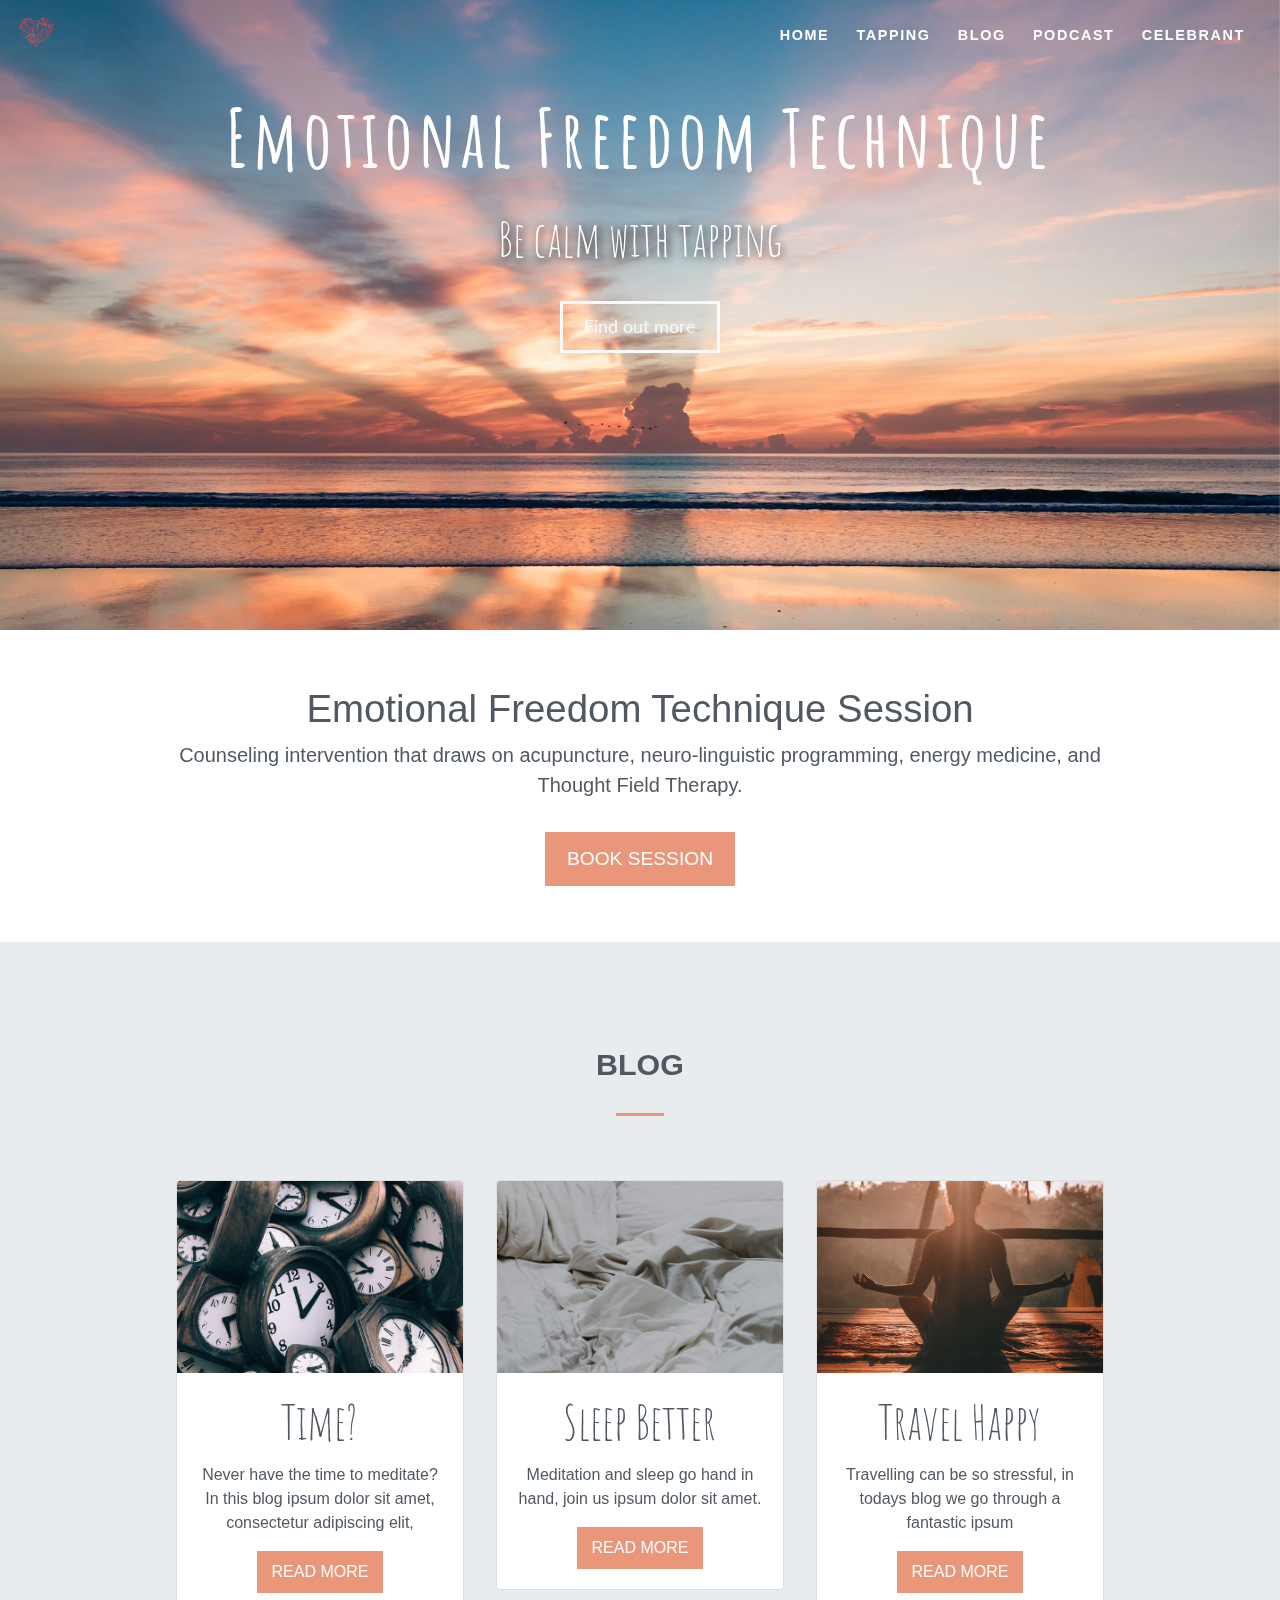
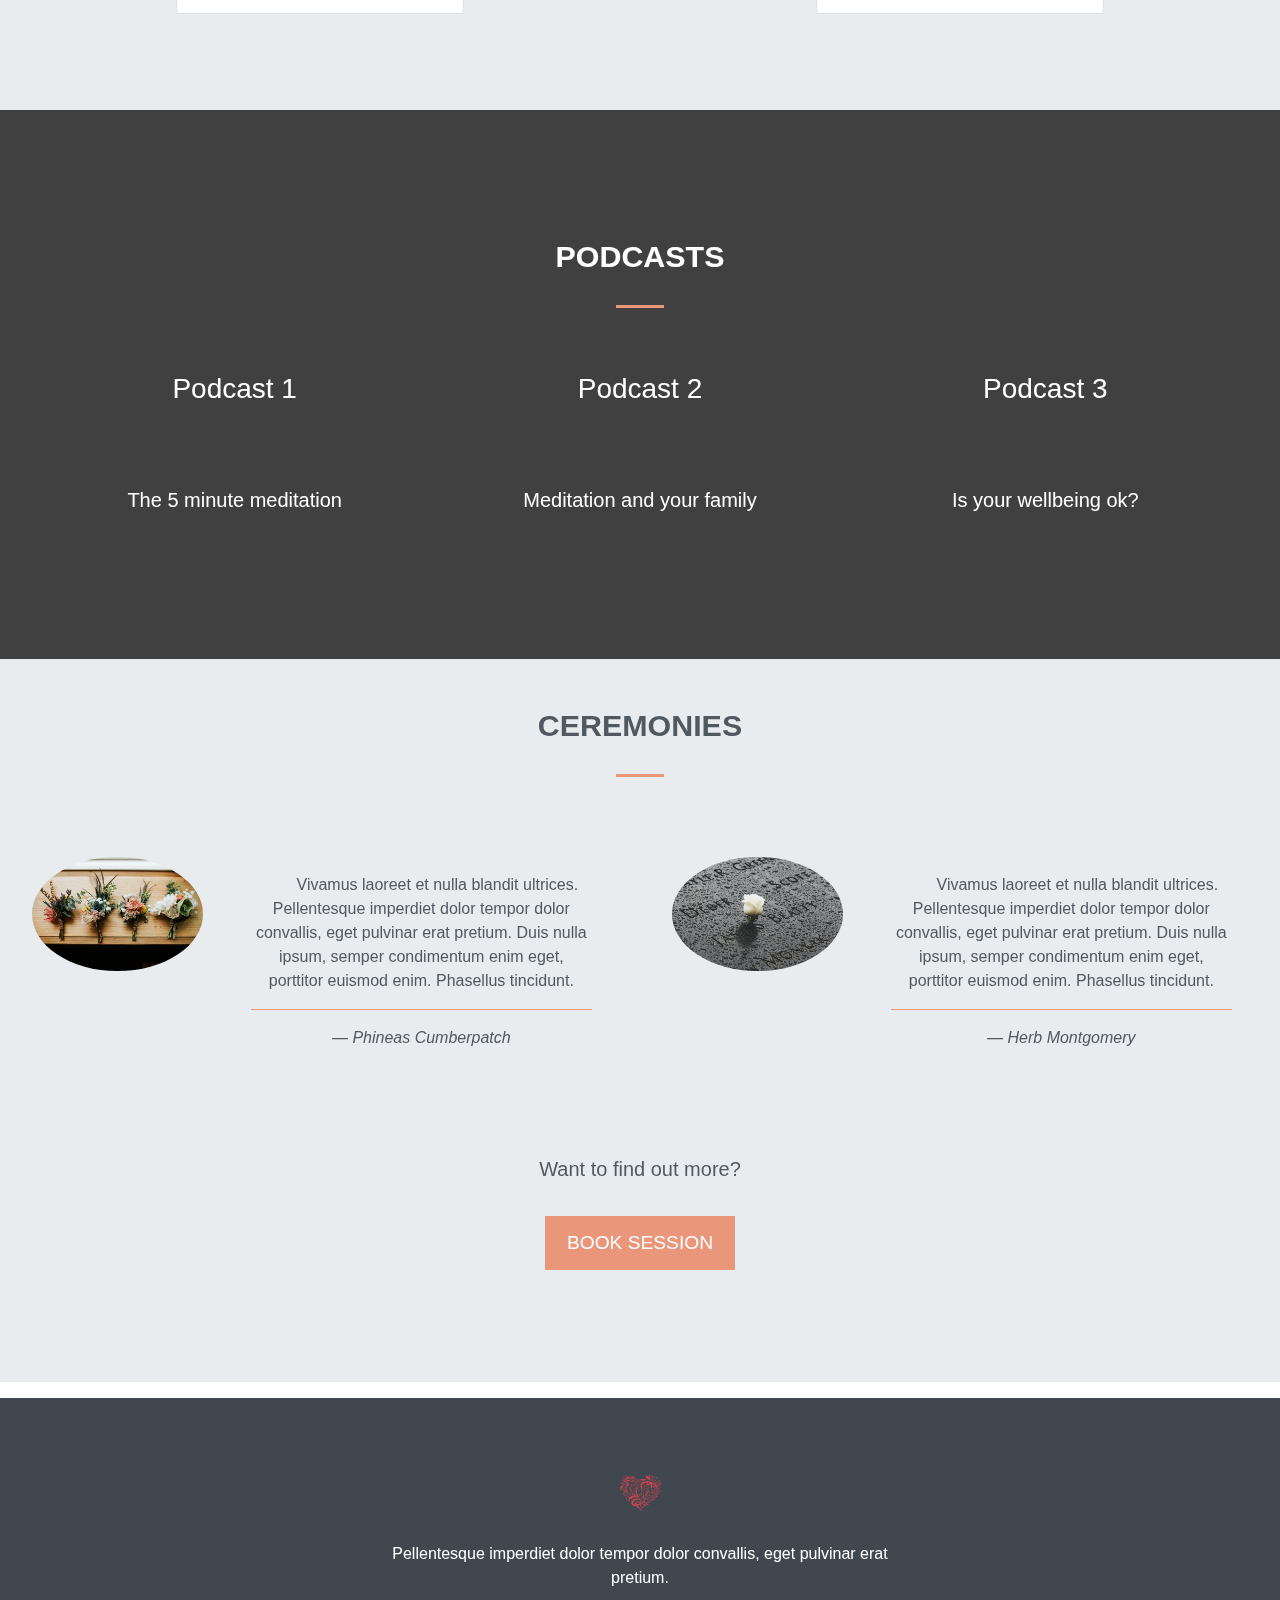
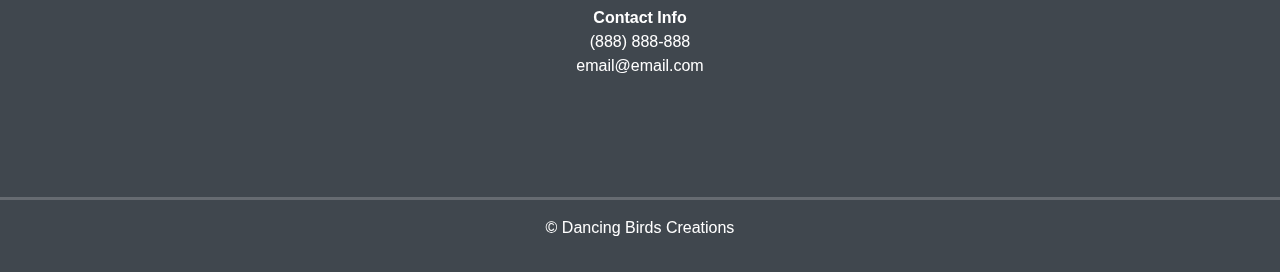
==== Be Calm pro/index.html @ 25761ca9 "Add files via upload" ====
<!DOCTYPE html>
<html lang="en">
  <head>
    <meta charset="utf-8" />
    <meta name="viewport" content="width=device-width, initial-scale=1" />
    <title>Be Calm</title>
    
    <link
      rel="stylesheet"
      href="https://stackpath.bootstrapcdn.com/bootstrap/4.4.1/css/bootstrap.min.css"
      integrity="sha384-Vkoo8x4CGsO3+Hhxv8T/Q5PaXtkKtu6ug5TOeNV6gBiFeWPGFN9MuhOf23Q9Ifjh"
      crossorigin="anonymous"
    />
    <link
      rel="stylesheet"
      href="https://cdnjs.cloudflare.com/ajax/libs/font-awesome/5.15.3/css/all.min.css"
      integrity="sha512-iBBXm8fW90+nuLcSKlbmrPcLa0OT92xO1BIsZ+ywDWZCvqsWgccV3gFoRBv0z+8dLJgyAHIhR35VZc2oM/gI1w=="
      crossorigin="anonymous"
      referrerpolicy="no-referrer"
    />
    <link rel="stylesheet" href="style.css" />
    <link rel="stylesheet" href="fixed.css" />
    
  </head>

  <body data-spy="scroll" data-target="#navbarResponsive">
    
    <div id="home">
      
      <nav class="navbar navbar-expand-md navbar-dark bg-dark fixed-top">
        <a class="navbar-brand" href="#"><img src="./images/logo.png" /> </a>
        <button
          class="navbar-toggler"
          type="button"
          data-toggle="collapse"
          data-target="#navbarResponsive"
        >
          <span class="navbar-toggler-icon"></span>
        </button>

        <div class="collapse navbar-collapse" id="navbarResponsive">
          <ul class="navbar-nav ml-auto">
            <li class="nav-item"><a class="nav-link" href="#home">Home</a></li>
            <li class="nav-item">
              <a class="nav-link" href="#tapping">Tapping</a>
            </li>
            <li class="nav-item"><a class="nav-link" href="#blog">Blog</a></li>
            <li class="nav-item">
              <a class="nav-link" href="#podcast">Podcast</a>
            </li>
            <li class="nav-item">
              <a class="nav-link" href="#celebrant">Celebrant</a>
            </li>
          </ul>
        </div>
      </nav>
    
      <div class="landing">
        <div class="home-wrap">
          <div class="home-inner"></div>
        </div>
      </div>

      <div class="caption text-center">
        <h1>Emotional Freedom Technique</h1>
        <h3>Be calm with tapping</h3>
        <a class="btn btn-outline-light btn-lg" href="#">Find out more</a> <!-- Complete buttons -->
      </div>
    </div>

    <div id="tapping" class="offset">
      <div class="col-12 narrow text-center">
        <h1>Emotional Freedom Technique Session</h1>
        <p class="lead">
          Counseling intervention that draws on acupuncture, neuro-linguistic
          programming, energy medicine, and Thought Field Therapy.
        </p>
        <a class="btn btn-secondary btn-md" href="#" target="_blank"
          >Book Session</a> <!-- Complete buttons -->
      </div>
    </div>

    <div id="blog" class="offset">
      <div class="jumbotron">
        <div class="narrow text-center">
          <div class="col-12">
            <h3 class="heading">Blog</h3>
            <div class="heading-underline"></div>
          </div>
          <div class="row text-center">
            <div class="col-md-4">
                <div class="card">
                    <img class="card-img-top" src="./images/time.jpg">
                    <div class="card-body">
                        <h3 class="card-title">Time?</h3>
                        <p class="card-text">Never have the time to meditate? In this blog ipsum dolor sit
                            amet, consectetur adipiscing elit, </p>
                            <a href="#" class="btn btn-primary">Read more</a> <!-- Complete buttons -->
                    </div>
                    <!--Photo by <a href="https://unsplash.com/@jontyson?utm_source=unsplash&utm_medium=referral&utm_content=creditCopyText">Jon Tyson</a> on <a href="https://unsplash.com/s/photos/time-lost?utm_source=unsplash&utm_medium=referral&utm_content=creditCopyText">Unsplash</a>
  
   -->
                </div>
            </div>

            <div class="col-md-4">
                <div class="card">
                    <img class="card-img-top" src="./images/sleep.jpg">
                    <div class="card-body">
                        <h3 class="card-title">Sleep Better</h3>
                        <p class="card-text">Meditation and sleep go hand in hand, join us ipsum dolor sit
                            amet.</p>
                            <a href="#" class="btn btn-primary">Read more</a> <!-- Complete buttons -->
                    </div>
                    <!--Photo by <a href="https://unsplash.com/@priscilladupreez?utm_source=unsplash&utm_medium=referral&utm_content=creditCopyText">Priscilla Du Preez</a> on <a href="https://unsplash.com/s/photos/good-sleep?utm_source=unsplash&utm_medium=referral&utm_content=creditCopyText">Unsplash</a>
  
   -->
                </div>
            </div>

            <div class="col-md-4">
                <div class="card">
                    <img class="card-img-top" src="./images/travel.jpg">
                    <div class="card-body">
                        <h3 class="card-title">Travel Happy</h3>
                        <p class="card-text">Travelling can be so stressful, in todays blog we go through a
                            fantastic ipsum</p>
                            <a href="#" class="btn btn-primary">Read more</a> <!-- Complete buttons -->
                    </div>
                    <!--Photo by <a href="https://unsplash.com/@jareddrice?utm_source=unsplash&utm_medium=referral&utm_content=creditCopyText">Jared Rice</a> on <a href="https://unsplash.com/s/photos/travel-happy?utm_source=unsplash&utm_medium=referral&utm_content=creditCopyText">Unsplash</a>
   -->
            </div>
          </div>
        </div>
      </div>
    </div>

    <div id="podcast" class="offset">
      <div class="fixed-background">
        <div class="row dark text-center">
          <div class="col-12">
            <h3 class="heading">Podcasts</h3>
            <div class="heading-underline"></div>
          </div>

          <div class="col-md-4">
            <h3>Podcast 1</h3>
            <div class="feature"><a class="btn" href="#"><i class="fas fa-podcast fa-3x" ></i></a></div>
            <p class="lead">The 5 minute meditation</p>
          </div>

          <div class="col-md-4">
            <h3>Podcast 2</h3>
            <div class="feature"><a class="btn" href="#"><i class="fas fa-podcast fa-3x" ></i></a></div>
            <p class="lead">Meditation and your family</p>
          </div>

          <div class="col-md-4">
            <h3>Podcast 3</h3>
            <div class="feature"><a class="btn" href="#"><i class="fas fa-podcast fa-3x" ></i></a></div>
            <p class="lead">Is your wellbeing ok?</p>
          </div>
        </div>
        <div class="fixed-wrap">
          <div class="fixed"></div>
        </div>
      </div>
    </div>

    <div id="celebrant" class="offset">
      <div class="jumbotron text-center">
        <div class="col-12"><h3 class="heading">Ceremonies</h3>
        <div class="heading-underline"></div>
      </div>

      <div class="row">
          <div class="col-md-6 ceremonies">
              <div class="row">
                  <div class="col-md-4">
                    <img src="./images/ceremony.jpg">
                  </div>
                  <div class="col-md-8">
                    <blockquote>
                        <i class="fas fa-quote-left" style="margin: 1rem; color:darksalmon"></i>
                        Vivamus laoreet et nulla blandit ultrices. Pellentesque imperdiet dolor tempor dolor convallis, eget pulvinar erat pretium. Duis nulla ipsum, semper condimentum enim eget, porttitor euismod enim. Phasellus tincidunt.
                        <hr class="ceremony-hr">
                        <cite>&#8212; Phineas Cumberpatch</cite>
                    </blockquote>
                  </div>
              </div>
          </div>

          <div class="col-md-6 ceremonies">
            <div class="row">
                <div class="col-md-4">
                  <img src="./images/funeral.jpg">
                </div>
                <div class="col-md-8">
                  <blockquote>
                      <i class="fas fa-quote-left" style="margin: 1rem; color:darksalmon"></i>
                      Vivamus laoreet et nulla blandit ultrices. Pellentesque imperdiet dolor tempor dolor convallis, eget pulvinar erat pretium. Duis nulla ipsum, semper condimentum enim eget, porttitor euismod enim. Phasellus tincidunt.
                      <hr class="ceremony-hr">
                      <cite>&#8212; Herb Montgomery</cite>
                  </blockquote>
                </div>
            </div>
        </div>
      </div>
      <div class="col-12 narrow text-center">
        <p class="lead">Want to find out more?</p>
        <a class="btn btn-secondary btn-md" href="#" target="_blank"
          >Book Session</a> <!-- Complete buttons -->
    </div>
    </div>
    
    <div class="contact" class="offset">
        <footer>
            <div class="row justify-content-center">
                <div class="col-md-5 text-center">
                    <img src="./images/logo.png">
                    <p>Pellentesque imperdiet dolor tempor dolor convallis, eget pulvinar erat pretium.</p>
                    <strong>Contact Info</strong>
                    <p>(888) 888-888<br>email@email.com</p>
                    <a href="https://www.facebook.com" target="_blank"><i class="fab fa-facebook-square" ></i></a>
                    <a href="https://twitter.com" target="_blank"><i class="fab fa-twitter-square"></i></a>
                    <a href="https://instagram.com" target="_blank"><i class="fab fa-instagram"></i></a>
                </div>
                <hr class="socket">
                &copy; Dancing Birds Creations
            </div>
            <!-- <a href='https://pngtree.com/so/love-pattern'>love pattern png from pngtree.com</a>-->
        </footer>
    </div>

    <script
      src="https://code.jquery.com/jquery-3.4.1.slim.min.js"
      integrity="sha384-J6qa4849blE2+poT4WnyKhv5vZF5SrPo0iEjwBvKU7imGFAV0wwj1yYfoRSJoZ+n"
      crossorigin="anonymous"
    ></script>
    <script
      src="https://cdn.jsdelivr.net/npm/popper.js@1.16.0/dist/umd/popper.min.js"
      integrity="sha384-Q6E9RHvbIyZFJoft+2mJbHaEWldlvI9IOYy5n3zV9zzTtmI3UksdQRVvoxMfooAo"
      crossorigin="anonymous"
    ></script>
    <script
      src="https://stackpath.bootstrapcdn.com/bootstrap/4.4.1/js/bootstrap.min.js"
      integrity="sha384-wfSDF2E50Y2D1uUdj0O3uMBJnjuUD4Ih7YwaYd1iqfktj0Uod8GCExl3Og8ifwB6"
      crossorigin="anonymous"
    ></script>
  </body>
</html>
---- Be Calm pro/style.css ----
@import url("https://fonts.googleapis.com/css2?family=Lato:wght@400;700&display=swap");

@import url("https://fonts.googleapis.com/css2?family=WindSong&display=swap");

@import url("https://fonts.googleapis.com/css2?family=Amatic+SC:wght@700&display=swap");

body {
  overflow-x: hidden;
  color: #505962;
}

.offset:before {
  display: block;
  content: "";
  height: 4rem;
  margin-top: -4rem;
}

.navbar {
  text-transform: uppercase;
  font-weight: 700;
  font-size: 0.9rem;
  letter-spacing: 0.1rem;
  background: rgba(0, 0, 0, 0) !important;
}

.navbar-brand img {
  height: 2.5rem;
}

.navbar-nav li {
  padding-right: 0.7rem;
}

.navbar-dark .navbar-nav .nav-link {
  color: white;
  padding-top: 0.8rem;
}

.navbar-dark .navbar-nav .nav-link.active,
.navbar-dark .navbar-nav .nav-link:hover {
  color: indianred !important;
}

.home-inner {
  background-image: url("./images/main-img.jpg");
}
/*=== Photo by <a href="https://unsplash.com/@ravipinisetti?utm_source=unsplash&utm_medium=referral&utm_content=creditCopyText">Ravi Pinisetti</a> on <a href="https://unsplash.com/s/photos/calm?utm_source=unsplash&utm_medium=referral&utm_content=creditCopyText">Unsplash</a>
  ===*/

.caption {
  width: 100%;
  max-width: 100%;
  position: absolute;
  top: 10%;
  z-index: 1;
  color: white;
}

.caption h1 {
  font-family: "Amatic SC", cursive !important;
  font-size: 5rem;
  font-weight: 700;
  letter-spacing: 0.3rem;
  text-shadow: 0.2rem, 2rem, 0.8rem black !important;
  padding-bottom: 1rem;
}

.caption h3 {
  font-family: "Amatic SC", cursive !important;
  font-size: 3rem;
  text-shadow: 0.1rem 0.1rem 0.5rem black;
  padding-bottom: 1.6rem;
}

.btn-lg {
  border-width: medium !important;
  border-radius: 0 !important;
  padding: 0.6rem 1.3rem !important;
  font-size: 1.1rem !important;
  font-family: "Lato", sans-serif;
  text-shadow: 0px 0px 6px rgba(255, 255, 255, 0.7);
}
.btn-lg:hover {
  border-color: teal;
  color: teal;
  background-color: transparent;
}

.narrow {
  width: 75% !important;
  margin: 1.5rem auto !important;
  padding-top: 2rem !important;
}

.narrow h1 {
  font-size: 2.4rem !important;
}

.btn-secondary {
  border-width: medium;
  border-radius: 0;
  text-transform: uppercase;
  font-size: 1.2rem !important;
  padding: 0.6rem 1.2rem !important;
  margin: 1rem;
  color: white;
  background-color: darksalmon !important;
  border-color: darksalmon !important;
}

.btn-secondary:hover {
  background-color: indianred !important;
  border-color: indianred !important;
}

.jumbotron {
  margin-bottom: 0 !important;
  padding: 2rem 0 3.5rem !important;
  border-radius: 0 !important;
}

h3.heading {
  font-size: 1.9rem !important;
  font-weight: 700 !important;
  text-transform: uppercase !important;
  margin-bottom: 1.9rem !important;
}
.heading-underline {
  width: 3rem;
  height: 0.2rem;
  background-color: darksalmon;
  margin: 0 auto 2rem;
}
.card-img-top {
  width: 100%;
  height: 15vw;
  object-fit: cover;
}
.card-title {
  font-family: "Amatic SC", cursive !important;
  font-size: 3rem;
}
.btn-primary {
  border-width: medium;
  border-radius: 0;
  text-transform: uppercase;
  color: white;
  background-color: darksalmon !important;
  border-color: darksalmon !important;
}
.btn-primary:hover {
  background-color: indianred !important;
  border-color: indianred !important;
}

.fixed {
  background-image: url("images/podcast.jpg");
  z-index: -1;
}
/*Photo by <a href="https://unsplash.com/@farber?utm_source=unsplash&utm_medium=referral&utm_content=creditCopyText">Jonathan Farber</a> on <a href="https://unsplash.com/s/photos/podcasting?utm_source=unsplash&utm_medium=referral&utm_content=creditCopyText">Unsplash</a>
   */
.dark {
  background-color: rgba(0, 0, 0, 0.75);
  color: white;
  padding: 7rem 2rem;
}
.fixed-background h3 {
  margin-bottom: 2rem;
}

.fixed-background p {
  margin-top: 1.5rem;
}
.fas {
  color: darksalmon;
}
.fas:hover {
  color: indianred !important;
}

.ceremonies img {
  width: 100%;
  border-radius: 50%;
}

blockquote {
  margin: 1rem !important;
}
.ceremony-hr {
  border-top: 0.05rem solid darksalmon;
}

footer {
  background-color: #40474e;
  color: white;
  padding: 2rem 0 2rem;
  margin-top: 1rem;
}
footer img {
  height: 3rem;
  margin: 1.5rem 0;
}
footer a {
  color: white;
}
.fab {
  font-size: 1.6rem;
  margin: 1.2rem 0.5rem 0 0;
}
.fab:hover {
  color: indianred !important;
}

hr.socket {
  width: 100%;
  border-top: 0.2rem solid #666b71;
  margin-top: 3rem;
}

/* Add break points for responsiveness */

@media (max-width: 767px) {
  .caption h1 {
    font-size: 2.3rem !important;
    letter-spacing: 0.15rem !important;
    padding-bottom: 0.5rem !important;
  }

  .caption h3 {
    font-size: 1.2rem !important;
    padding-bottom: 1.2rem !important;
  }

  .btn-lg {
    padding: 0.5rem 1rem !important;
    font-size: 1rem !important;
  }
  .narrow h1 {
    font-size: 1.5rem !important;
  }
  .ceremonies img {
    max-width: 50%;
    display: block;
    margin: 0 auto;
  }
}
/*============ BOOTSTRAP BREAK POINTS:
  
  Extra small (xs) devices (portrait phones, less than 576px)
  No media query since this is the default in Bootstrap
  
  Small (sm) devices (landscape phones, 576px and up)
  @media (min-width: 576px) { ... }
  
  Medium (md) devices (tablets, 768px and up)
  @media (min-width: 768px) { ... }
  
  Large (lg) devices (desktops, 992px and up)
  @media (min-width: 992px) { ... }
  
  Extra (xl) large devices (large desktops, 1200px and up)
  @media (min-width: 1200px) { ... }
  
  =============*/
---- Be Calm pro/fixed.css ----
/*--- Extra Bootstrap Column Padding --*/
[class*="col-"] {
  padding: 1rem;
}

/*--- Bootstrap Mobile Gutter Fix --*/
.row,
.container-fluid {
  margin-left: 0px !important;
  margin-right: 0px !important;
}

/*--- Fix for Fixed Navbar jumping on scroll --*/
.fixed-top {
  backface-visibility: hidden;
}

/*--- Fixed Landing Page Section --*/
.landing {
  position: relative;
  width: 100%;
  height: 70vh;
  display: table;
  z-index: -1;
}
.home-wrap {
  clip: rect(0, auto, auto, 0);
  position: absolute;
  top: 0;
  left: 0;
  width: 100%;
  height: 100%;
}
.home-inner {
  position: fixed;
  display: table;
  top: 0;
  left: 0;
  width: 100%;
  height: 100%;
  background-size: cover;
  background-position: center center;
  -webkit-transform: translateZ(0);
  transform: translateZ(0);
  will-change: transform;
}

/*--- iOS Fixed Background Image --*/
.fixed-background {
  position: relative;
  width: 100%;
  overflow: hidden;
}
.fixed-wrap {
  clip: rect(0, auto, auto, 0);
  position: absolute;
  top: 0;
  left: 0;
  width: 100%;
  height: 100%;
  z-index: -999 !important;
}
.fixed {
  position: fixed;
  display: block;
  top: 0;
  left: 0;
  width: 100%;
  height: 100%;
  background-size: cover;
  background-position: center center;
  -webkit-transform: translateZ(0);
  transform: translateZ(0);
  will-change: transform;
}
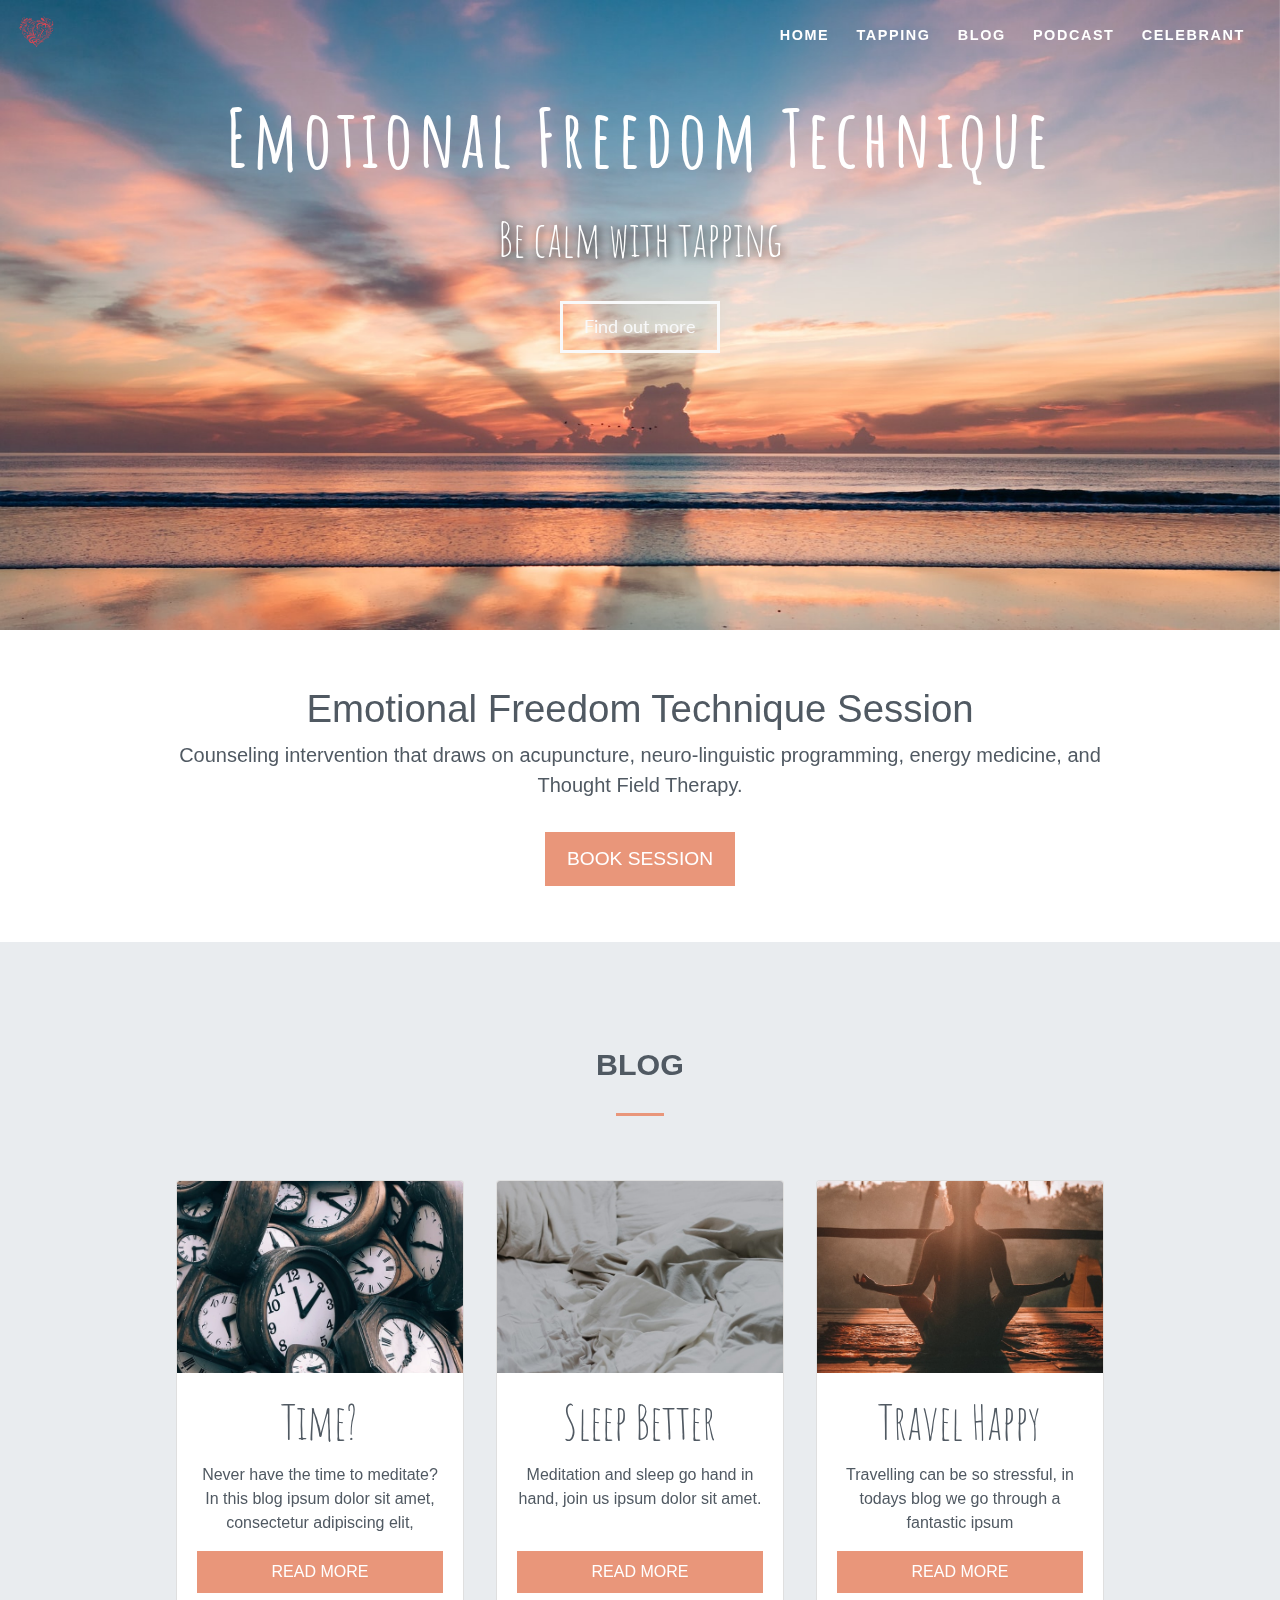
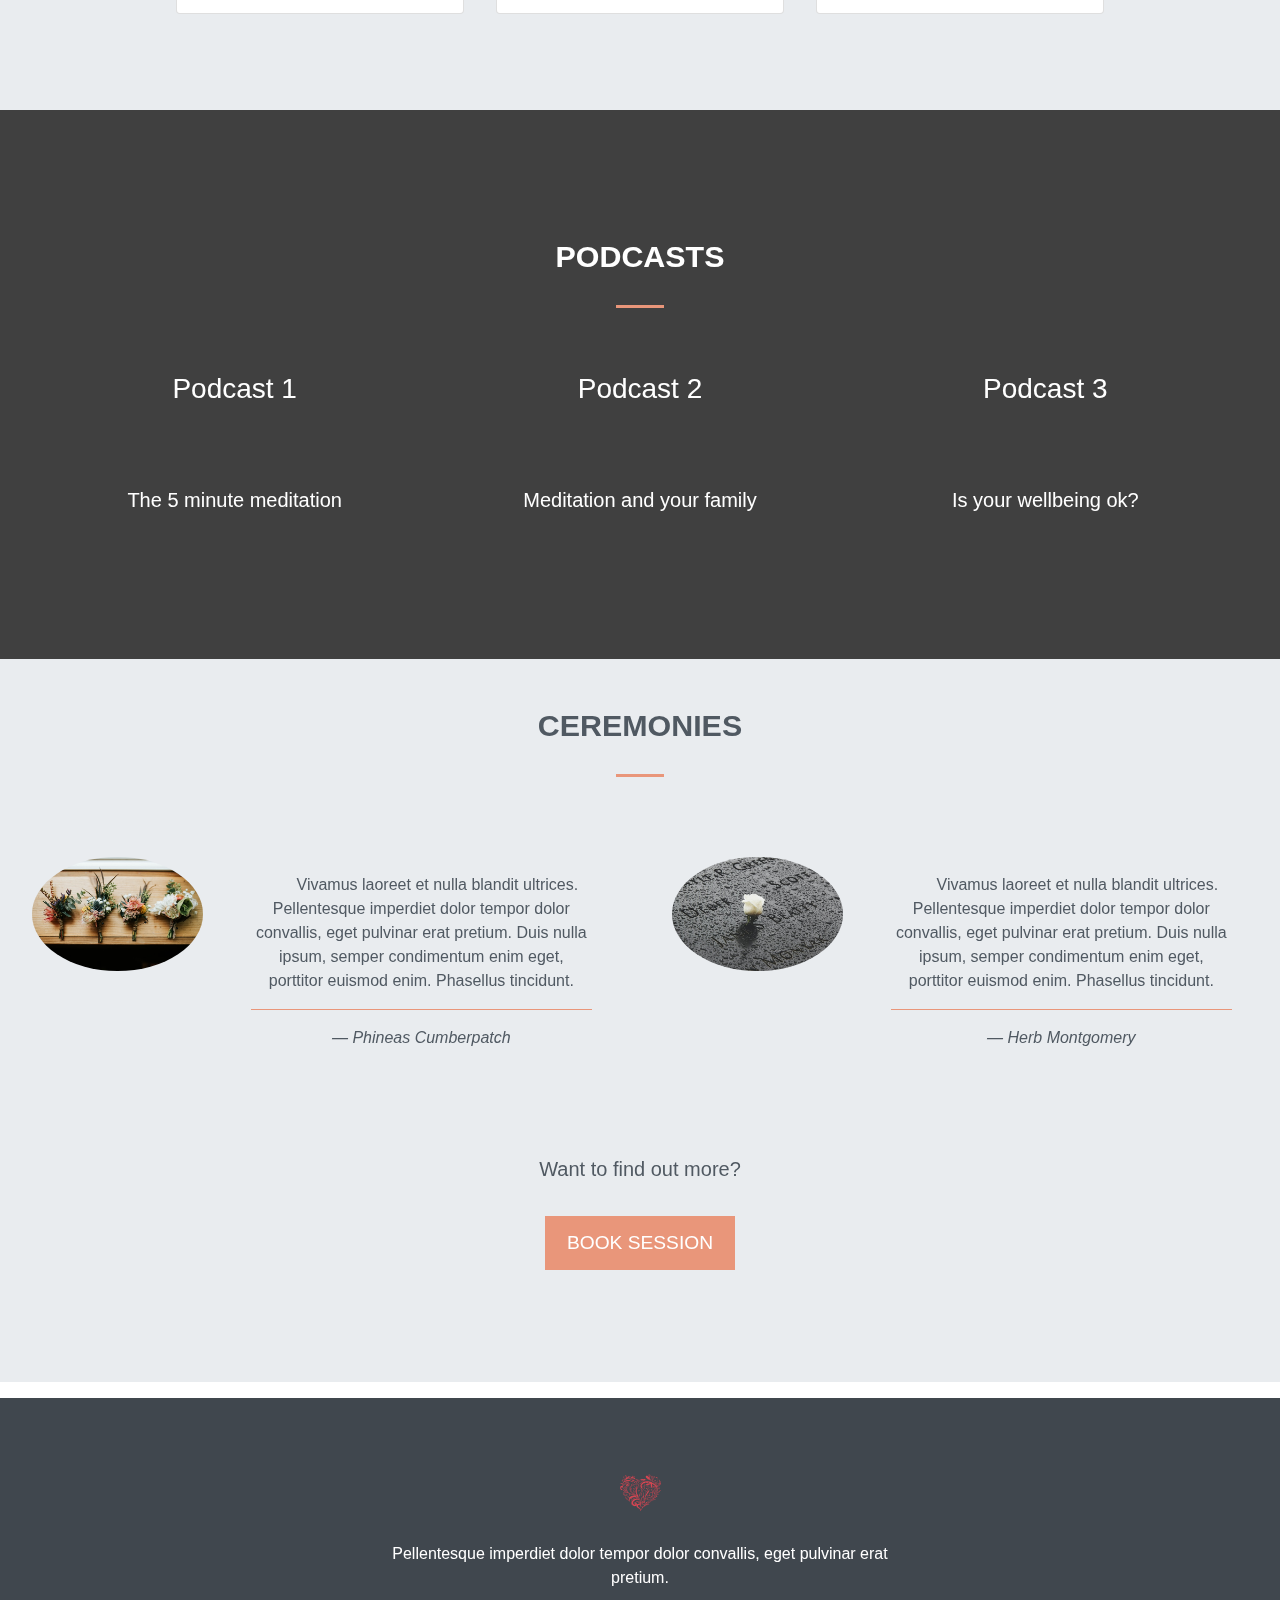
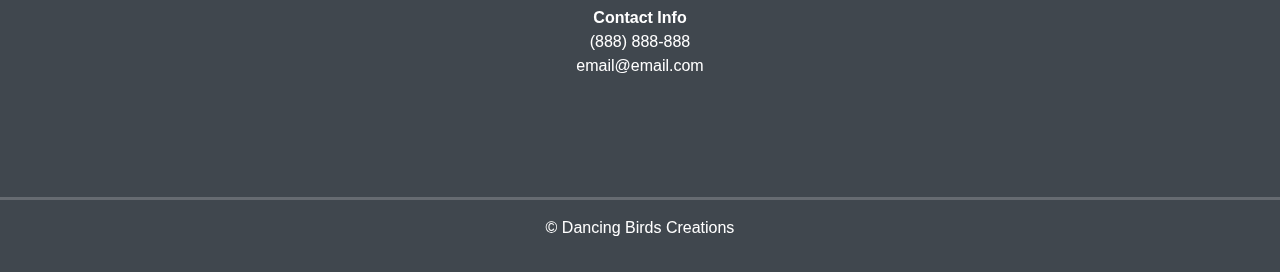
==== commit e196fdfc: "fix the buttons and cards" ====
--- a/Be Calm pro/index.html
+++ b/Be Calm pro/index.html
@@ -18,8 +18,8 @@
       crossorigin="anonymous"
       referrerpolicy="no-referrer"
     />
+    <link rel="stylesheet" href="fixed.css" />
     <link rel="stylesheet" href="style.css" />
-    <link rel="stylesheet" href="fixed.css" />
     
   </head>
 
@@ -64,7 +64,7 @@
       <div class="caption text-center">
         <h1>Emotional Freedom Technique</h1>
         <h3>Be calm with tapping</h3>
-        <a class="btn btn-outline-light btn-lg" href="#">Find out more</a> <!-- Complete buttons -->
+        <a class="btn btn-outline-light btn-lg" href="#tapping">Find out more</a>
       </div>
     </div>
 
@@ -75,7 +75,7 @@
           Counseling intervention that draws on acupuncture, neuro-linguistic
           programming, energy medicine, and Thought Field Therapy.
         </p>
-        <a class="btn btn-secondary btn-md" href="#" target="_blank"
+        <a id="email" class="btn btn-secondary btn-md" href="#" target="_blank"
           >Book Session</a> <!-- Complete buttons -->
       </div>
     </div>
@@ -89,13 +89,13 @@
           </div>
           <div class="row text-center">
             <div class="col-md-4">
-                <div class="card">
+                <div class="card h-100">
                     <img class="card-img-top" src="./images/time.jpg">
-                    <div class="card-body">
+                    <div class="card-body d-flex flex-column">
                         <h3 class="card-title">Time?</h3>
                         <p class="card-text">Never have the time to meditate? In this blog ipsum dolor sit
                             amet, consectetur adipiscing elit, </p>
-                            <a href="#" class="btn btn-primary">Read more</a> <!-- Complete buttons -->
+                            <a href="#" class="mt-auto btn btn-primary">Read more</a> <!-- Complete buttons -->
                     </div>
                     <!--Photo by <a href="https://unsplash.com/@jontyson?utm_source=unsplash&utm_medium=referral&utm_content=creditCopyText">Jon Tyson</a> on <a href="https://unsplash.com/s/photos/time-lost?utm_source=unsplash&utm_medium=referral&utm_content=creditCopyText">Unsplash</a>
   
@@ -104,13 +104,13 @@
             </div>
 
             <div class="col-md-4">
-                <div class="card">
+                <div class="card h-100">
                     <img class="card-img-top" src="./images/sleep.jpg">
-                    <div class="card-body">
+                    <div class="card-body d-flex flex-column">
                         <h3 class="card-title">Sleep Better</h3>
                         <p class="card-text">Meditation and sleep go hand in hand, join us ipsum dolor sit
                             amet.</p>
-                            <a href="#" class="btn btn-primary">Read more</a> <!-- Complete buttons -->
+                            <a href="#" class="mt-auto btn btn-primary">Read more</a> <!-- Complete buttons -->
                     </div>
                     <!--Photo by <a href="https://unsplash.com/@priscilladupreez?utm_source=unsplash&utm_medium=referral&utm_content=creditCopyText">Priscilla Du Preez</a> on <a href="https://unsplash.com/s/photos/good-sleep?utm_source=unsplash&utm_medium=referral&utm_content=creditCopyText">Unsplash</a>
   
@@ -119,13 +119,13 @@
             </div>
 
             <div class="col-md-4">
-                <div class="card">
+                <div class="card h-100">
                     <img class="card-img-top" src="./images/travel.jpg">
-                    <div class="card-body">
+                    <div class="card-body d-flex flex-column">
                         <h3 class="card-title">Travel Happy</h3>
                         <p class="card-text">Travelling can be so stressful, in todays blog we go through a
                             fantastic ipsum</p>
-                            <a href="#" class="btn btn-primary">Read more</a> <!-- Complete buttons -->
+                            <a href="#" class="mt-auto btn btn-primary">Read more</a> <!-- Complete buttons -->
                     </div>
                     <!--Photo by <a href="https://unsplash.com/@jareddrice?utm_source=unsplash&utm_medium=referral&utm_content=creditCopyText">Jared Rice</a> on <a href="https://unsplash.com/s/photos/travel-happy?utm_source=unsplash&utm_medium=referral&utm_content=creditCopyText">Unsplash</a>
    -->
@@ -248,4 +248,4 @@
       crossorigin="anonymous"
     ></script>
   </body>
-</html>+</html>
